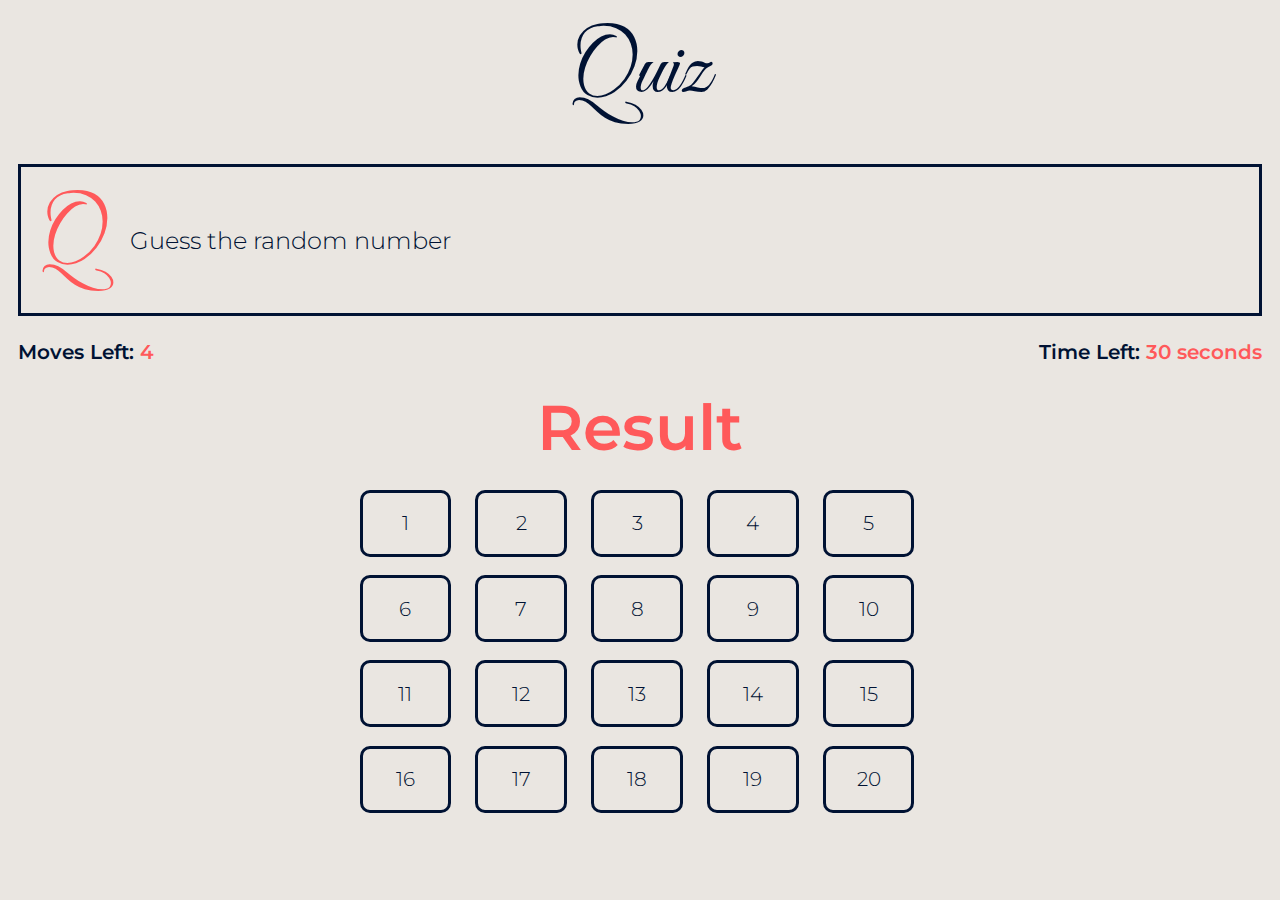
==== game/g1/g1.html @ 1aa58da5 "Version 1 - Created home page and added 'play game' functionality. - Created 3 questions (2 single c" ====
<!DOCTYPE html>
<html lang="en">
	<head>
		<meta charset="UTF-8" />
		<meta http-equiv="X-UA-Compatible" content="IE=edge" />
		<meta name="viewport" content="width=device-width, initial-scale=1.0" />
		<title>Quiz</title>
		<link
			rel="icon"
			type="image/png"
			sizes="32x32"
			href="../../assets/images/logo.svg"
		/>

		<link
			rel="stylesheet"
			href="https://site-assets.fontawesome.com/releases/v6.4.0/css/all.css"
		/>

		<link rel="stylesheet" href="../../style.css" />
		<link rel="stylesheet" href="../../question/question.css" />
		<link rel="stylesheet" href="g1.css" />
	</head>

	<body>
		<main>
			<section id="quiz-menu">
				<header>Quiz</header>
				<!-- <div class="quiz-options">
					<button class="menu-button-style size-format number-game">
						<i class="fa-regular fa-play"></i>
						<div>Play</div>
					</button>
					<button class="menu-button-style size-format word-game">
						<i class="fa-regular fa-award"></i>
						<div>Prizes</div>
					</button>
					<button class="menu-button-style size-format movie-game">
						<i class="fa-regular fa-list"></i>
						<div>Rules</div>
					</button>
				</div> -->
			</section>

			<!--
				A random number between a specified range will be generated as the target.
				Your task is to guess the target number.
				If the difference between your guess and the target is:
					More than 2 and your guess is higher: Display "Too High".
					2 or less and your guess is higher: Display "High".
					More than 2 and your guess is lower: Display "Too Low".
					2 or less and your guess is lower: Display "Low".
					If your guess matches the target, display "Correct".
				Keep guessing until you find the correct number.
			-->
			<section id="question" data-choice="4" data-page="1">
				<section class="q">
					<header>Q</header>
					<div class="qtext">Guess the random number</div>
				</section>

				<section class="question-info">
					<div>Moves Left: <span class="moves" data-movesLeft="4"></span></div>
					<div>
						Time Left: <span class="time" data-timeLeft="30">30 seconds</span>
					</div>
				</section>

				<section id="grid-container">
					<div class="game-round-result">Result</div>
					<section class="options">
						<button data-value="1" data-selected="false">1</button>
						<button data-value="2" data-selected="false">2</button>
						<button data-value="3" data-selected="false">3</button>
						<button data-value="4" data-selected="false">4</button>
						<button data-value="5" data-selected="false">5</button>
						<button data-value="6" data-selected="false">6</button>
						<button data-value="7" data-selected="false">7</button>
						<button data-value="8" data-selected="false">8</button>
						<button data-value="9" data-selected="false">9</button>
						<button data-value="10" data-selected="false">10</button>
						<button data-value="11" data-selected="false">11</button>
						<button data-value="12" data-selected="false">12</button>
						<button data-value="13" data-selected="false">13</button>
						<button data-value="14" data-selected="false">14</button>
						<button data-value="15" data-selected="false">15</button>
						<button data-value="16" data-selected="false">16</button>
						<button data-value="17" data-selected="false">17</button>
						<button data-value="18" data-selected="false">18</button>
						<button data-value="19" data-selected="false">19</button>
						<button data-value="20" data-selected="false">20</button>
					</section>
				</section>
			</section>

			<section id="result">
				<div class="result-text"></div>
				<button class="move"></button>
			</section>
		</main>

		<script src="g1.js"></script>
	</body>
</html>
---- style.css ----
@import url("https://fonts.googleapis.com/css2?family=Montserrat:wght@300;400;600&display=swap");
@import url("https://fonts.googleapis.com/css2?family=Great+Vibes&display=swap");

:root {
	--clr-text: #001233;
	--clr-background: #eae6e1;
	--clr-primary: #ff595a;
	--clr-secondary: #001233;
	--clr-accent: #d2a517;

	--ff-body: "Montserrat", sans-serif;
	--ff-cursive: "Great Vibes", cursive;

	--fs-100: clamp(0.63rem, calc(0.84rem + -0.27vw), 0.78rem);
	--fs-200: clamp(0.88rem, calc(0.96rem + -0.09vw), 0.94rem);
	--fs-300: clamp(1.13rem, calc(1.08rem + 0.22vw), 1.25rem);
	--fs-400: clamp(1.35rem, calc(1.2rem + 0.73vw), 1.77rem);
	--fs-500: clamp(1.62rem, calc(1.31rem + 1.53vw), 2.5rem);
	--fs-600: clamp(1.94rem, calc(1.39rem + 2.77vw), 3.53rem);
	--fs-700: clamp(2.33rem, calc(1.41rem + 4.63vw), 5rem);
	--fs-800: clamp(2.8rem, calc(1.32rem + 7.42vw), 7.07rem);

	--space-1: clamp(0.31rem, calc(0.31rem + 0vw), 0.31rem);
	--space-2: clamp(0.56rem, calc(0.54rem + 0.11vw), 0.63rem);
	--space-3: clamp(0.88rem, calc(0.85rem + 0.11vw), 0.94rem);
	--space-4: clamp(1.13rem, calc(1.08rem + 0.22vw), 1.25rem);
	--space-5: clamp(1.69rem, calc(1.62rem + 0.33vw), 1.88rem);
	--space-6: clamp(2.25rem, calc(2.16rem + 0.43vw), 2.5rem);
	--space-7: clamp(3.38rem, calc(3.24rem + 0.65vw), 3.75rem);
	--space-8: clamp(4.5rem, calc(4.33rem + 0.87vw), 5rem);
	--space-9: clamp(6.75rem, calc(6.49rem + 1.3vw), 7.5rem);
}

@media (prefers-color-scheme: dark) {
	:root {
		--clr-text: #eae6e1;
		--clr-background: #001233;
		--clr-secondary: #eae6e1;
	}
}

html {
	font-size: var(--fs-300);
	color-scheme: light dark;
}

::selection {
	background-color: var(--clr-accent);
}

body {
	padding: 0;
	margin: 0;
	width: 150px;
	overflow-y: scroll;
	box-sizing: border-box;
	background-color: var(--clr-background);
	color: var(--clr-text);
	font-family: var(--ff-body);
	font-weight: 300;
	-webkit-tap-highlight-color: transparent;
}

main {
	padding: var(--space-3);
}

#quiz-menu {
	display: flex;
	flex-direction: column;
	align-items: center;
	gap: var(--space-6);
}

#quiz-menu header {
	cursor: pointer;
	font-family: var(--ff-cursive);
	text-align: center;
	font-size: var(--fs-700);
}

#quiz-menu header:hover {
	color: var(--clr-accent);
}

.quiz-options {
	display: flex;
	flex-direction: column;
	gap: var(--space-3);
}

.menu-button-style {
	padding: var(--space-4);
	display: flex;
	align-items: center;
	gap: var(--space-1);
	font-size: var(--fs-400);
	font-weight: 400;
	border: 2px solid var(--clr-secondary);
	border-radius: 10px;
	position: relative;
	overflow: hidden;
}

.menu-button-style::before {
	content: "";
	position: absolute;
	bottom: 100%;
	left: 0;
	width: 100%;
	height: 0;
	background-color: var(--clr-secondary);
	transition: height 0.5s ease, bottom 0.5s ease;
	z-index: -1;
}

.menu-button-style:hover::before {
	height: 100%;
	bottom: 0;
}

.menu-button-style:hover {
	color: var(--clr-background);
}

.menu-button-style i {
	width: var(--space-5);
}

button {
	all: unset;
	cursor: pointer;
}

@media (min-width: 150px) {

	body {
		width: 100%;
	}
}
---- question/question.css ----
#quiz-menu {
    margin-bottom: var(--space-5);
}

#question {
    display: flex;
    flex-direction: column;
    gap: var(--space-4);
}

.question-info {
    display: flex;
    flex-direction: column;
    justify-content: space-between;
    align-items: center;
    font-weight: 600;
    font-size: var(--fs-100);
}

.question-info > div:first-child  {
    color: var(--clr-primary);
}

.time,
.moves {
    color: var(--clr-primary);
}

.q {
    padding: var(--space-3);
    display: flex;
    flex-direction: column;
    align-items: center;
    gap: var(--space-4);
    border: 3px solid var(--clr-secondary);
}

.q header {
    font-family: var(--ff-cursive);
	font-size: var(--fs-700);
	color: var(--clr-primary);
}

.qtext {
	text-align: center;
}

.options {
    display: grid;
    grid-template-columns: 1fr;
    gap: var(--space-3);
}

.options button {
    padding: var(--space-3);
    text-align: center;
    border: 3px solid var(--clr-secondary);
}

.actions {
    display: flex;
    flex-direction: column;
    gap: var(--space-4);
    font-size: var(--fs-300);
    justify-content: space-between;
    align-items: center;
}

.reset,
.next {
    display: flex;
    gap: var(--space-2);
    align-items: center;
}

#result {
	display: none;
	flex-direction: column;
	align-items: center;
	text-align: center;
	gap: var(--space-5);
}

.result-text {
	font-size: var(--fs-600);
	font-weight: 600;
}

.move {
	padding: var(--space-3);
	font-size: var(--fs-300);
	font-weight: 400;
	background-color: var(--clr-secondary);
	color: var(--clr-primary);
	border-radius: 5px;
	outline: 2px solid var(--clr-primary);
	outline-offset: -5px;
}

@media (min-width: 250px) {
    .question-info {
        font-size: inherit;
    }

	.options {
        grid-template-columns: repeat(2, 1fr);
    }

    .actions {
        flex-direction: row;
    }
}

@media (min-width: 350px) {
	.q {
        font-size: var(--fs-200);
		flex-direction: column;
	}

    .options button {
        border-radius: 5px;
    }
}

@media (min-width: 500px) {
    .question-info {
        flex-direction: row;
    }

	.q {
		flex-direction: row;
	}
}

@media (min-width: 750px) {
	.q {
        font-size: var(--fs-300);
	}

	.options {
        grid-template-columns: repeat(4, 1fr);
    }

    .options button {
        border-radius: 10px;
    }
}
---- game/g1/g1.css ----
.question-info > div:first-child  {
    color: var(--clr-text);
}

.game-round-result {
    color: var(--clr-primary);
}

#grid-container {
    display: flex;
    flex-direction: column;
    align-items: center;
    gap: var(--space-4);
}

.game-round-result {
	font-size: var(--fs-600);
	font-weight: 600;
}

.options {
    display: grid;
	grid-template-columns: repeat(4, calc(var(--space-3) + var(--space-3)));
	gap: var(--space-1);
}

.options button {
    padding: var(--space-1);
    width: var(--space-3);
}

@media (min-width: 250px) {
    .options {
        grid-template-columns: repeat(4, calc(var(--space-4) + var(--space-5)));
        gap: var(--space-2);
    }
    
    .options button {
        width: var(--space-4);
    }
}

@media (min-width: 350px) {
	.options {
        grid-template-columns: repeat(4, calc(var(--space-5) + var(--space-5)));
        gap: var(--space-3);
    }
    
    .options button {
        padding: var(--space-2);
        width: var(--space-5);
    }
}

@media (min-width: 750px) {
	.options {
        grid-template-columns: repeat(5, calc(var(--space-6) + var(--space-6)));
    }
    
    .options button {
        padding: var(--space-3);
        width: var(--space-6);
    }
}
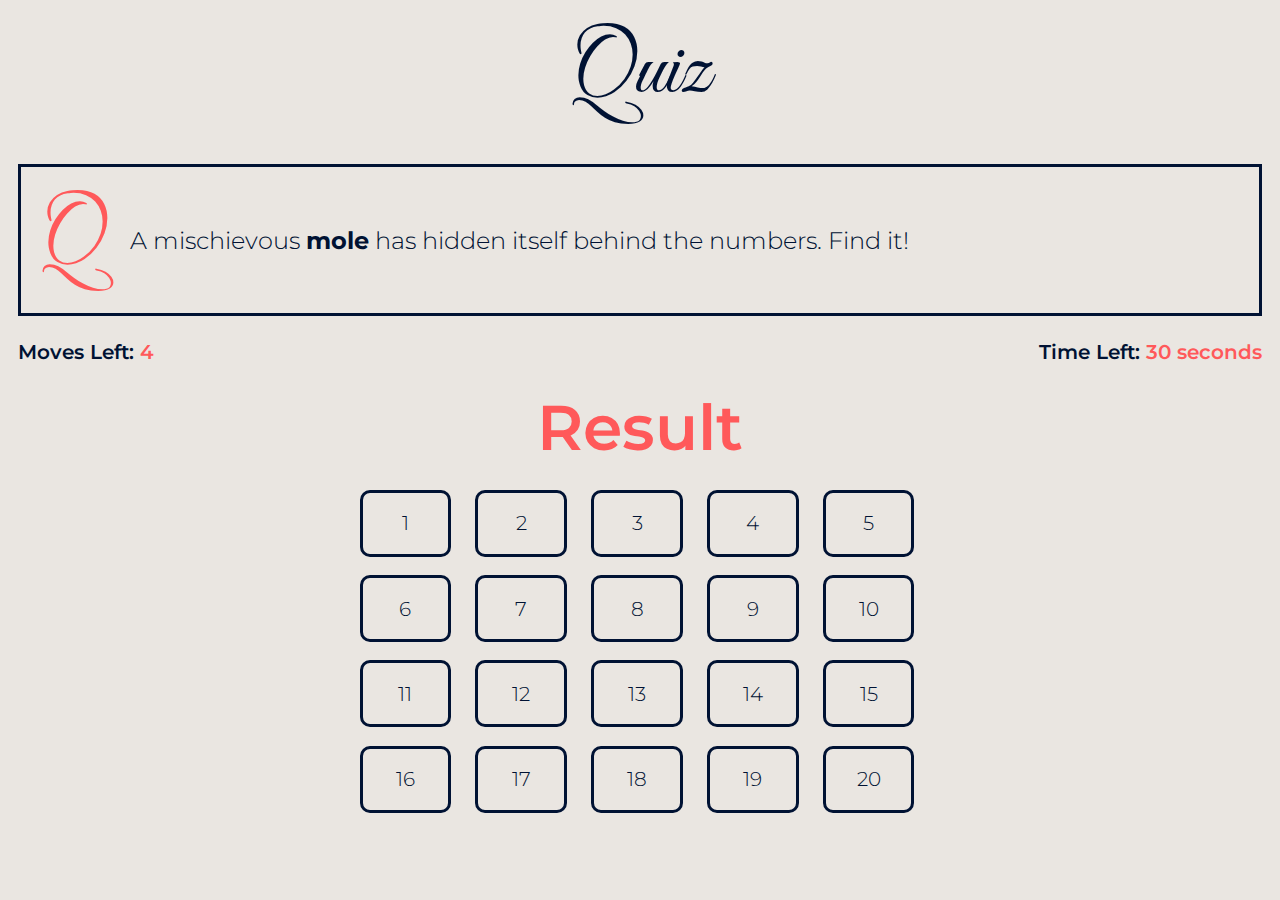
==== commit c05bf27a: "Version 2" ====
--- a/game/g1/g1.html
+++ b/game/g1/g1.html
@@ -53,10 +53,13 @@
 					If your guess matches the target, display "Correct".
 				Keep guessing until you find the correct number.
 			-->
-			<section id="question" data-choice="4" data-page="1">
+			<section id="question" data-choice="4">
 				<section class="q">
 					<header>Q</header>
-					<div class="qtext">Guess the random number</div>
+					<div class="qtext">
+						A mischievous <span style="font-weight: 700">mole</span> has hidden
+						itself behind the numbers. Find it!
+					</div>
 				</section>
 
 				<section class="question-info">
--- a/question/question.css
+++ b/question/question.css
@@ -15,6 +15,7 @@
     align-items: center;
     font-weight: 600;
     font-size: var(--fs-100);
+    gap: var(--space-2);
 }
 
 .question-info > div:first-child  {
@@ -32,7 +33,7 @@
     flex-direction: column;
     align-items: center;
     gap: var(--space-4);
-    border: 3px solid var(--clr-secondary);
+    border: 1px solid var(--clr-secondary);
 }
 
 .q header {
@@ -55,6 +56,16 @@
     padding: var(--space-3);
     text-align: center;
     border: 3px solid var(--clr-secondary);
+}
+
+.riddle-text {
+    all: unset;
+    padding: var(--space-3);
+    border: 2px solid var(--clr-secondary);
+}
+
+.riddle-text:focus {
+    border-color: var(--clr-primary);
 }
 
 .actions {
@@ -115,6 +126,7 @@
 	.q {
         font-size: var(--fs-200);
 		flex-direction: column;
+        border-width: 2px;
 	}
 
     .options button {
@@ -129,6 +141,7 @@
 
 	.q {
 		flex-direction: row;
+        border-width: 3px;
 	}
 }
 
--- a/game/g1/g1.css
+++ b/game/g1/g1.css
@@ -27,6 +27,11 @@
 .options button {
     padding: var(--space-1);
     width: var(--space-3);
+}
+
+.mole {
+    width: inherit;
+    height: inherit;
 }
 
 @media (min-width: 250px) {
